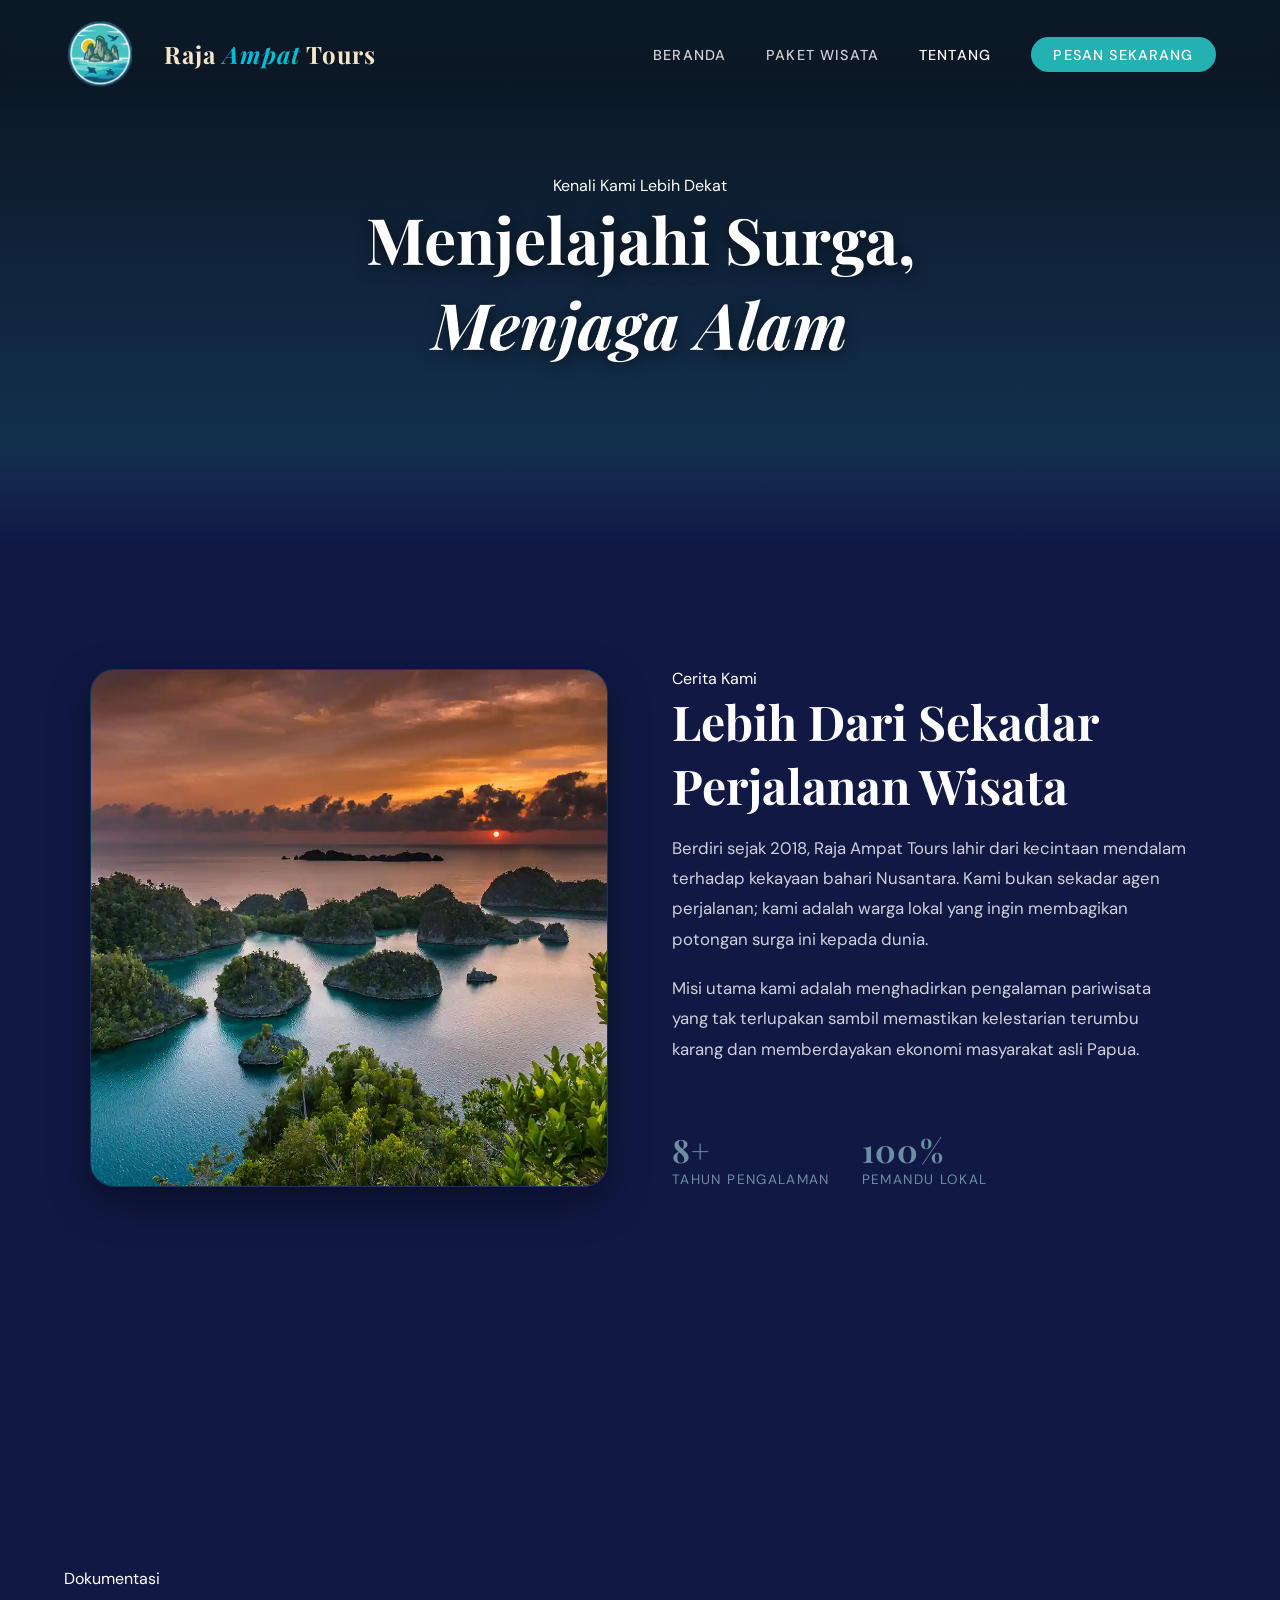
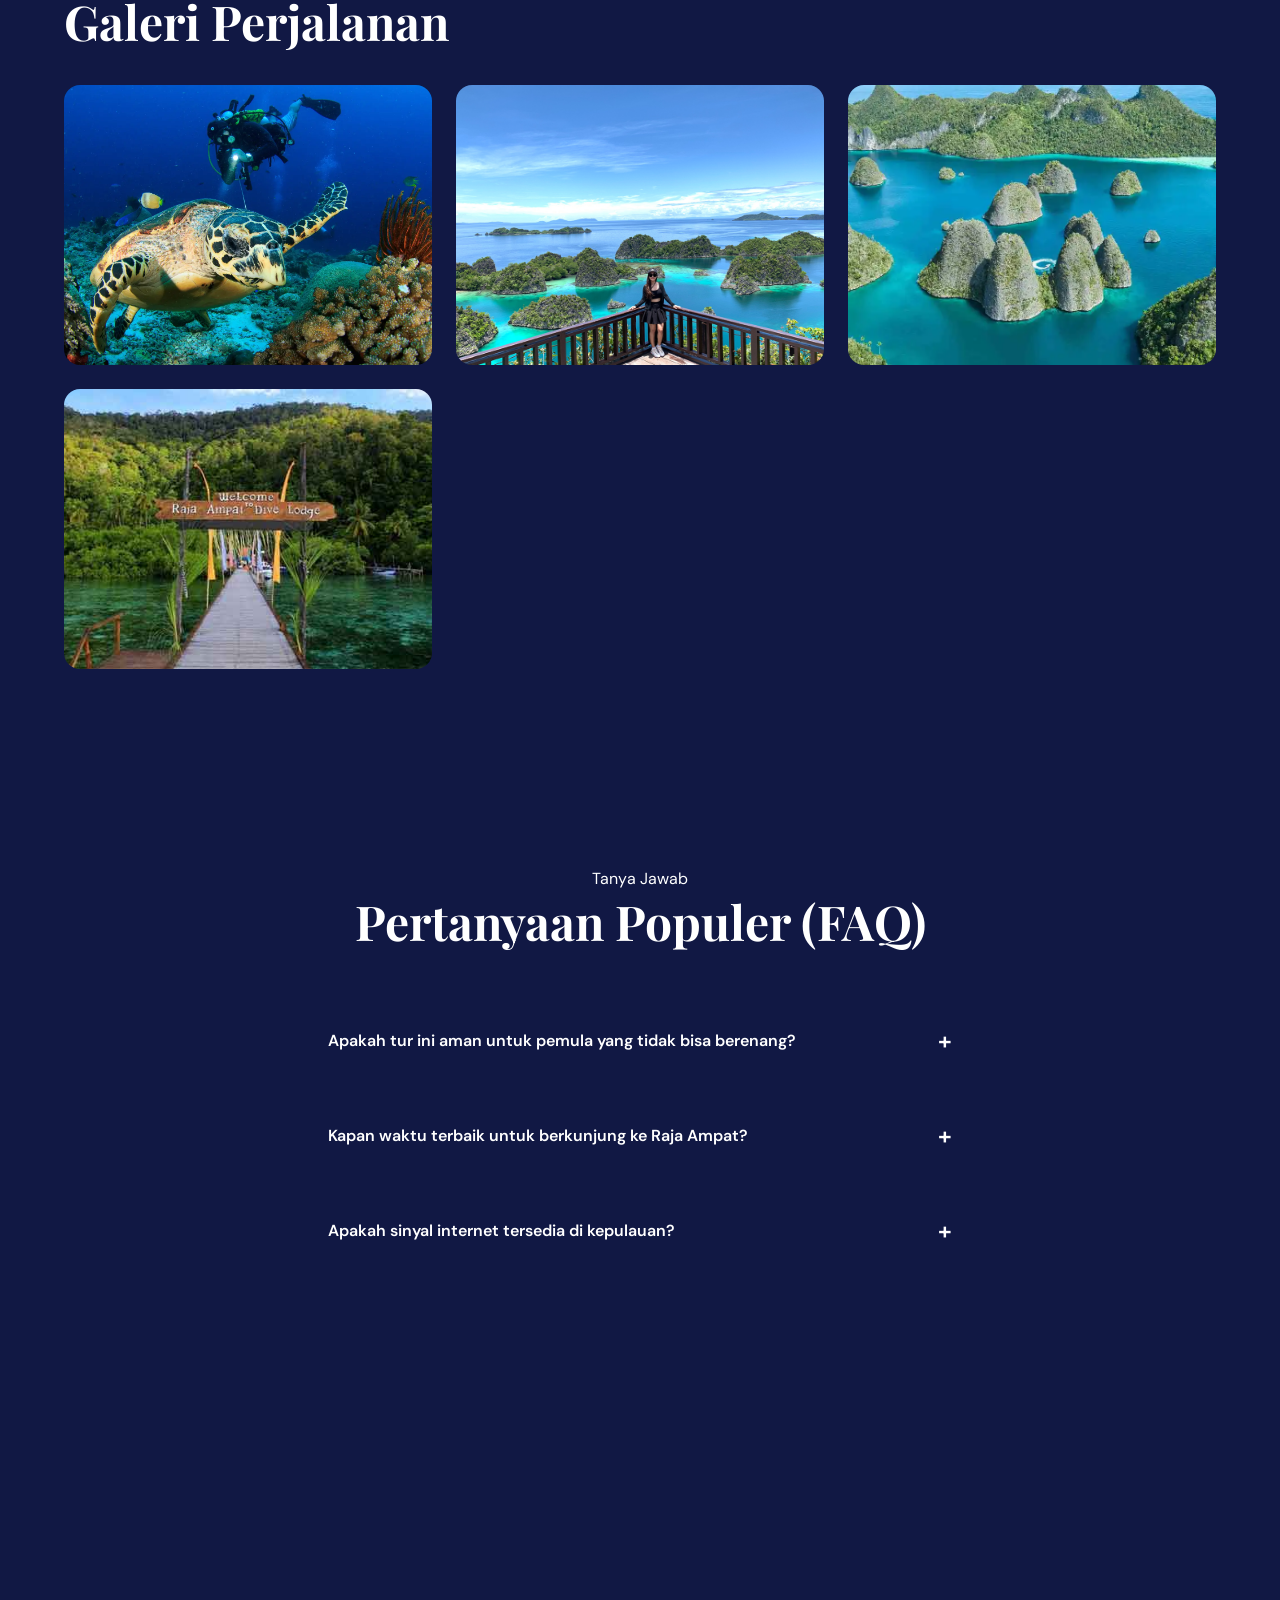
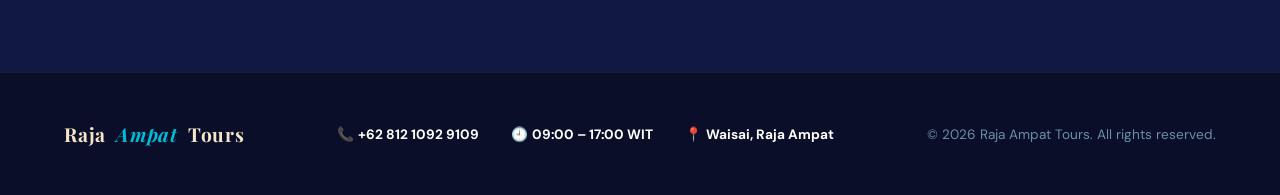
==== about.html @ 58aa81d8 "first commit" ====
<!DOCTYPE html>
<html lang="id">
<head>
  <meta charset="UTF-8">
  <meta name="viewport" content="width=device-width, initial-scale=1.0">
  <title>Raja Ampat - Tentang Kami</title>
  <link href="https://fonts.googleapis.com/css2?family=Playfair+Display:ital,wght@0,400;0,700;1,400&family=DM+Sans:wght@300;400;500&display=swap" rel="stylesheet">
  <link rel="stylesheet" href="style.css">
</head>
<body>

<nav>
  <div class="logo">
    <img src="logo.png" alt="Logo Raja Ampat" class="logo-icon">
    <div>Raja <span>Ampat</span> Tours</div>
  </div>
  <ul>
    <li><a href="index.html">Beranda</a></li>
    <li><a href="paket.html">Paket Wisata</a></li>
    <li><a href="about.html" style="color: var(--brand);">Tentang</a></li>
    <li><a href="pesan.html" class="nav-cta">Pesan Sekarang</a></li>
  </ul>
</nav>

<section id="about-hero">
  <div class="about-hero-bg"></div>
  <div class="about-hero-content">
    <div class="hero-tag">Kenali Kami Lebih Dekat</div>
    <h1>Menjelajahi Surga,<br><em>Menjaga Alam</em></h1>
  </div>
</section>

<section id="about-story">
  <div class="story-layout">
    <div class="story-img">
      <img src="pemandangan.jpg" alt="Pemandangan Raja Ampat">
    </div>
    <div class="story-text">
      <div class="section-tag">Cerita Kami</div>
      <div class="section-title">Lebih Dari Sekadar Perjalanan Wisata</div>
      <p>Berdiri sejak 2018, Raja Ampat Tours lahir dari kecintaan mendalam terhadap kekayaan bahari Nusantara. Kami bukan sekadar agen perjalanan; kami adalah warga lokal yang ingin membagikan potongan surga ini kepada dunia.</p>
      <p>Misi utama kami adalah menghadirkan pengalaman pariwisata yang tak terlupakan sambil memastikan kelestarian terumbu karang dan memberdayakan ekonomi masyarakat asli Papua.</p>
      <div class="story-stats">
        <div class="s-stat"><span>8+</span>Tahun Pengalaman</div>
        <div class="s-stat"><span>100%</span>Pemandu Lokal</div>
      </div>
    </div>
  </div>
</section>

<section id="about-gallery">
  <div class="section-tag">Dokumentasi</div>
  <div class="section-title">Galeri Perjalanan</div>
  <div class="gallery-grid">
    <div class="gal-item"><img src="galeri1.jpg" alt="Gallery"></div>
    <div class="gal-item"><img src="galeri2.jpg" alt="Gallery"></div>
    <div class="gal-item"><img src="galeri3.jpg" alt="Gallery"></div>
    <div class="gal-item"><img src="galeri4.jpg" alt="Gallery"></div>
  </div>
</section>

<section id="about-faq">
  <div class="section-tag" style="text-align: center;">Tanya Jawab</div>
  <div class="section-title" style="text-align: center;">Pertanyaan Populer (FAQ)</div>
  <div class="faq-container">
    
    <div class="faq-item">
      <div class="faq-question">Apakah tur ini aman untuk pemula yang tidak bisa berenang? <span class="faq-icon">+</span></div>
      <div class="faq-answer"><p>Sangat aman! Kami menyediakan *life jacket* berkualitas tinggi dan instruktur/guide kami akan selalu mendampingi peserta yang belum mahir berenang selama berada di air.</p></div>
    </div>
    
    <div class="faq-item">
      <div class="faq-question">Kapan waktu terbaik untuk berkunjung ke Raja Ampat? <span class="faq-icon">+</span></div>
      <div class="faq-answer"><p>Waktu terbaik adalah antara bulan Oktober hingga April, karena pada bulan-bulan tersebut kondisi ombak cenderung tenang dan jarak pandang di dalam air sangat jernih untuk *diving* atau *snorkeling*.</p></div>
    </div>

    <div class="faq-item">
      <div class="faq-question">Apakah sinyal internet tersedia di kepulauan? <span class="faq-icon">+</span></div>
      <div class="faq-answer"><p>Di Waisai (ibu kota) sinyal 4G cukup stabil. Namun saat kita *island hopping* ke pulau-pulau kecil seperti Wayag atau Piaynemo, sinyal sangat terbatas. Ini adalah waktu yang tepat untuk *digital detox*!</p></div>
    </div>

  </div>
</section>

<footer>
  <div class="logo">Raja <span>Ampat</span> Tours</div>
  <div class="contacts">
    <span>📞 <strong>+62 812 1092 9109</strong></span>
    <span>🕘 <strong>09:00 – 17:00 WIT</strong></span>
    <span>📍 <strong>Waisai, Raja Ampat</strong></span>
  </div>
  <p>© 2026 Raja Ampat Tours. All rights reserved.</p>
</footer>

<script src="script.js"></script>
</body>
</html>
---- style.css ----
:root {
  --ocean: #0a4f6e;
  --teal: #00897b;
  --sky: #00bcd4;
  --sand: #f5e6c8;
  --coral: #ff6b47;
  --white: #ffffff;
  --dark: #111844;
  --muted: #6b8fa3;
}

* { margin: 0; padding: 0; box-sizing: border-box; }

body {
  font-family: 'DM Sans', sans-serif;
  background: var(--dark);
  color: var(--white);
  overflow-x: hidden;
}

/* ── NAVBAR ── */
nav {
  position: fixed; top: 0; width: 100%; z-index: 100;
  display: flex; align-items: center; justify-content: space-between;
  padding: 1.2rem 4rem;
  background: linear-gradient(180deg, rgba(13,27,42,0.95) 0%, transparent 100%);
  backdrop-filter: blur(4px);
}

.logo {
  display: flex;
  align-items: center; 
  gap: 30px; 
  font-family: 'Playfair Display', serif;
  font-size: 1.5rem; 
  font-weight: 700; 
  letter-spacing: 0.04em;
  color: var(--sand);
}

.logo span { 
  color: var(--sky); 
  font-style: italic; 
}

/* Styling khusus untuk gambar logo */
.logo-icon {
  width: 70px; /* Silakan sesuaikan ukuran logo */
  height: 70px;
  object-fit: contain; /* Memastikan logo tidak gepeng */
}

nav ul { display: flex; gap: 2.5rem; list-style: none; }
nav ul a {
  color: rgba(255,255,255,0.8); text-decoration: none;
  font-size: 0.9rem; font-weight: 500; letter-spacing: 0.08em; text-transform: uppercase;
  transition: color 0.2s;
}
nav ul a:hover { color: var(--sky); }

.nav-cta {
  background: #24B1B1 !important; /* Warna background baru */
  color: white !important;
  padding: 0.55rem 1.4rem; 
  border-radius: 2rem;
  transition: background 0.2s; /* Menambahkan efek transisi biar halus */
}

.nav-cta:hover { 
  background: #1e9696 !important; /* Warna sedikit lebih gelap saat kursor diarahkan */
  color: white !important; 
}

/* ── HERO ── */
.hero {
  height: 100vh; position: relative;
  display: flex; align-items: center; justify-content: center;
  overflow: hidden;
}
.hero-bg {
  position: absolute; inset: 0;
  background: 
    linear-gradient(135deg, rgba(10,79,110,0.85) 0%, rgba(0,137,123,0.6) 50%, rgba(13,27,42,0.9) 100%),
    url('background.jpg') center/cover no-repeat;
}
.hero-bg::after {
  content: '';
  position: absolute; bottom: 0; left: 0; right: 0; height: 200px;
  background: linear-gradient(to top, var(--dark) 0%, transparent 100%);
}
.hero-content {
  position: relative; text-align: center; padding: 0 2rem;
  animation: fadeUp 1s ease both;
}

.hero h1 {
  font-family: 'Playfair Display', serif;
  font-size: clamp(3rem, 8vw, 6rem); line-height: 1.05;
  font-weight: 700;
  margin-bottom: 1.5rem;
}
.hero h1 em { color: var(--sky); font-style: italic; }
.hero p {
  font-size: 1.1rem; color: rgba(255,255,255,0.75);
  max-width: 540px; margin: 0 auto 2.5rem; line-height: 1.7;
}
.hero-btns { display: flex; gap: 1rem; justify-content: center; flex-wrap: wrap; }
.btn-primary {
  background: #24B1B1; 
  color: white;
  padding: 0.85rem 2.2rem; 
  border-radius: 3rem;
  text-decoration: none; 
  font-weight: 500; 
  letter-spacing: 0.04em;
  transition: transform 0.2s, box-shadow 0.2s, background 0.2s;
  box-shadow: 0 4px 20px rgba(36, 177, 177, 0.4); /* Efek bayangan disesuaikan dengan warna baru */
}

.btn-primary:hover { 
  transform: translateY(-2px); 
  box-shadow: 0 8px 30px rgba(36, 177, 177, 0.6); 
  background: #1e9696; /* Warna sedikit lebih gelap saat di-hover */
}

/* ── TOMBOL PESAN SEKARANG ── */
.btn-outline {
  background: #24B1B1; /* Diubah dari transparan menjadi solid */
  border: 1.5px solid #24B1B1; 
  color: white;
  padding: 0.85rem 2.2rem; 
  border-radius: 3rem;
  text-decoration: none; 
  font-weight: 500;
  letter-spacing: 0.04em;
  transition: transform 0.2s, box-shadow 0.2s, background 0.2s;
  box-shadow: 0 4px 20px rgba(36, 177, 177, 0.4);
}

.btn-outline:hover { 
  transform: translateY(-2px);
  box-shadow: 0 8px 30px rgba(36, 177, 177, 0.6);
  background: #1e9696;
  border-color: #1e9696;
}

/* Scroll indicator */
.scroll-hint {
  position: absolute; bottom: 2rem; left: 50%; transform: translateX(-50%);
  display: flex; flex-direction: column; align-items: center; gap: 0.5rem;
  color: rgba(255,255,255,0.4); font-size: 0.72rem; letter-spacing: 0.15em; text-transform: uppercase;
  animation: bob 2s ease-in-out infinite;
}
.scroll-hint::after {
  content: ''; width: 1px; height: 40px;
  background: linear-gradient(to bottom, rgba(255,255,255,0.4), transparent);
}

/* ── STATS BAR ── */
.stats-bar {
  background: rgba(255,255,255,0.04);
  border-top: 1px solid rgba(255,255,255,0.08);
  border-bottom: 1px solid rgba(255,255,255,0.08);
  padding: 2rem 4rem;
  display: flex; justify-content: center; gap: 5rem;
}
.stat { text-align: center; }
.stat-num {
  font-family: 'Playfair Display', serif;
  font-size: 2.2rem; font-weight: 700; color: var(--sky);
}
.stat-label { font-size: 0.8rem; color: var(--muted); letter-spacing: 0.1em; text-transform: uppercase; margin-top: 0.2rem; }

/* ── SECTION SHARED ── */
section { padding: 6rem 4rem; min-height: 100vh; }
.section-title {
  font-family: 'Playfair Display', serif;
  font-size: clamp(2rem, 4vw, 3rem); font-weight: 700; margin-bottom: 1rem;
}
.section-sub { color: var(--muted); max-width: 520px; line-height: 1.7; }

/* ── PACKAGES ── */
#paket { 
  background: var(--dark); 
  padding-top: 9rem; /* Mendorong seluruh konten di dalam section ini ke bawah */
}
.packages-header { display: flex; justify-content: space-between; align-items: flex-end; margin-bottom: 3rem; }
.packages-grid {
  display: grid; grid-template-columns: repeat(auto-fill, minmax(300px, 1fr)); gap: 1.5rem;
}
.pkg-card {
  background: rgba(255,255,255,0.04);
  border: 1px solid rgba(255,255,255,0.08);
  border-radius: 1.2rem; overflow: hidden;
  transition: transform 0.3s, border-color 0.3s;
}
.pkg-card:hover { transform: translateY(-6px); border-color: rgba(0,188,212,0.3); }
.pkg-img {
  height: 200px; position: relative; overflow: hidden;
  background: linear-gradient(135deg, var(--ocean), var(--teal));
  display: flex; align-items: center; justify-content: center;
}
.pkg-img-placeholder {
  width: 100%; height: 100%;
  background: linear-gradient(135deg, #0a4f6e 0%, #00897b 100%);
  display: flex; align-items: center; justify-content: center;
  font-size: 3rem;
}
.pkg-badge {
  position: absolute; top: 1rem; right: 1rem;
  background: var(--coral); color: white;
  font-size: 0.7rem; font-weight: 600; letter-spacing: 0.08em; text-transform: uppercase;
  padding: 0.3rem 0.8rem; border-radius: 2rem;
}
.pkg-body { padding: 1.5rem; }
.pkg-title { font-family: 'Playfair Display', serif; font-size: 1.2rem; margin-bottom: 0.5rem; }
.pkg-desc { color: var(--muted); font-size: 0.88rem; line-height: 1.6; margin-bottom: 1.2rem; }
.pkg-services {
  display: flex; gap: 0.5rem; flex-wrap: wrap; margin-bottom: 1.2rem;
}
.svc-tag {
  background: rgba(0,188,212,0.1); color: var(--sky);
  font-size: 0.72rem; padding: 0.25rem 0.65rem; border-radius: 2rem;
  border: 1px solid rgba(0,188,212,0.2);
}
.pkg-footer { display: flex; align-items: center; justify-content: space-between; }
.pkg-price .from { font-size: 0.72rem; color: var(--muted); }
.pkg-price .amount { font-family: 'Playfair Display', serif; font-size: 1.4rem; color: var(--sand); }
.pkg-price .per { font-size: 0.75rem; color: var(--muted); }
.btn-book {
  background: transparent; border: 1.5px solid var(--teal); color: var(--teal);
  padding: 0.5rem 1.2rem; border-radius: 2rem; cursor: pointer;
  font-size: 0.85rem; font-weight: 500;
  transition: background 0.2s, color 0.2s;
}
.btn-book:hover { background: var(--teal); color: white; }

/* ── VIDEO SECTION ── */
#video {
  background: linear-gradient(135deg, rgba(10,79,110,0.3), rgba(0,137,123,0.2));
  text-align: center; padding: 5rem 4rem;
}
.video-grid { display: grid; grid-template-columns: repeat(auto-fill, minmax(280px, 1fr)); gap: 1.2rem; margin-top: 3rem; }
.video-card {
  background: rgba(0,0,0,0.3); border: 1px solid rgba(255,255,255,0.08);
  border-radius: 1rem; overflow: hidden; cursor: pointer;
  transition: transform 0.2s;
}
.video-card:hover { transform: scale(1.02); }
.video-thumb {
  height: 160px;
  background: linear-gradient(135deg, #063a52, #00695c);
  display: flex; align-items: center; justify-content: center;
  position: relative;
}
.play-btn {
  width: 52px; height: 52px; border-radius: 50%;
  background: rgba(255,255,255,0.2); backdrop-filter: blur(4px);
  border: 2px solid rgba(255,255,255,0.6);
  display: flex; align-items: center; justify-content: center;
  font-size: 1.2rem; color: white;
}
.video-info { padding: 1rem; text-align: left; }
.video-info h4 { font-size: 0.95rem; margin-bottom: 0.3rem; }
.video-info span { font-size: 0.78rem; color: var(--muted); }

/* ── PEMESANAN ── */
#pesan { 
  background: var(--dark); 
  padding-top: 9rem;
}
.form-layout {
  display: grid; grid-template-columns: 1fr 1fr; gap: 4rem; margin-top: 3rem;
  max-width: 1000px;
}
.form-group { margin-bottom: 1.4rem; }
label {
  display: block; font-size: 0.8rem; letter-spacing: 0.1em; text-transform: uppercase;
  color: var(--muted); margin-bottom: 0.5rem;
}
input[type="text"], input[type="tel"], input[type="date"], input[type="number"], select {
  width: 100%; padding: 0.85rem 1.1rem;
  background: rgba(255,255,255,0.05);
  border: 1px solid rgba(255,255,255,0.12);
  border-radius: 0.6rem; color: white; font-size: 0.95rem;
  font-family: 'DM Sans', sans-serif;
  outline: none; transition: border-color 0.2s;
}
input:focus, select:focus { border-color: var(--sky); }

.services-group label.check-label {
  display: flex; align-items: center; gap: 0.75rem;
  text-transform: none; letter-spacing: 0;
  font-size: 0.95rem; color: var(--white); cursor: pointer;
  padding: 0.75rem 1rem; margin-bottom: 0.5rem;
  background: rgba(255,255,255,0.03);
  border: 1px solid rgba(255,255,255,0.08);
  border-radius: 0.6rem;
  transition: background 0.2s, border-color 0.2s;
}
.services-group label.check-label:hover { background: rgba(0,188,212,0.08); border-color: rgba(0,188,212,0.2); }
.services-group input[type="checkbox"] { width: 18px; height: 18px; accent-color: var(--sky); flex-shrink: 0; }
.svc-price { margin-left: auto; color: var(--muted); font-size: 0.85rem; }

.total-box {
  background: rgba(0,188,212,0.08); border: 1px solid rgba(0,188,212,0.2);
  border-radius: 0.8rem; padding: 1.2rem 1.4rem;
  margin-bottom: 1.4rem;
}
.total-row { display: flex; justify-content: space-between; margin-bottom: 0.5rem; font-size: 0.9rem; color: var(--muted); }
.total-row.main { color: white; font-weight: 500; font-size: 1rem; border-top: 1px solid rgba(255,255,255,0.1); padding-top: 0.75rem; margin-top: 0.5rem; }
.total-amount { font-family: 'Playfair Display', serif; font-size: 1.3rem; color: var(--sky); }

.form-btns { display: flex; gap: 1rem; margin-top: 0.5rem; }
.btn-reset {
  flex: 1; padding: 0.9rem; border: 1.5px solid rgba(255,255,255,0.15);
  background: transparent; color: var(--muted); border-radius: 0.6rem;
  cursor: pointer; font-size: 0.95rem; transition: border-color 0.2s;
}
.btn-reset:hover { border-color: var(--coral); color: var(--coral); }
.btn-submit {
  flex: 2; padding: 0.9rem; background: var(--coral);
  border: none; color: white; border-radius: 0.6rem;
  cursor: pointer; font-size: 0.95rem; font-weight: 600;
  box-shadow: 0 4px 20px rgba(255,107,71,0.3);
  transition: transform 0.2s;
}
.btn-submit:hover { transform: translateY(-1px); }

/* ── REVIEW MODAL ── */
.modal-overlay {
  display: none; position: fixed; inset: 0; z-index: 200;
  background: rgba(0,0,0,0.7); backdrop-filter: blur(6px);
  align-items: center; justify-content: center;
}
.modal-overlay.show { display: flex; }
.modal {
  background: #0d1b2a; border: 1px solid rgba(0,188,212,0.3);
  border-radius: 1.2rem; padding: 2.5rem; max-width: 480px; width: 90%;
  animation: fadeUp 0.3s ease;
}
.modal h3 {
  font-family: 'Playfair Display', serif; font-size: 1.4rem;
  text-align: center; margin-bottom: 1.5rem; color: var(--sky);
}
.resume-row { display: flex; justify-content: space-between; padding: 0.6rem 0; border-bottom: 1px solid rgba(255,255,255,0.06); font-size: 0.92rem; }
.resume-row:last-of-type { border: none; }
.resume-label { color: var(--muted); }
.resume-val { color: white; font-weight: 500; text-align: right; max-width: 55%; }
.modal-total {
  background: rgba(0,188,212,0.08); border: 1px solid rgba(0,188,212,0.2);
  border-radius: 0.6rem; padding: 1rem; margin: 1.2rem 0;
  text-align: center;
}
.modal-total .label { font-size: 0.78rem; color: var(--muted); text-transform: uppercase; letter-spacing: 0.1em; }
.modal-total .val { font-family: 'Playfair Display', serif; font-size: 2rem; color: var(--sky); }
.modal-btns { display: flex; gap: 1rem; margin-top: 1.5rem; }
.btn-no { flex: 1; padding: 0.75rem; background: rgba(255,255,255,0.06); border: 1px solid rgba(255,255,255,0.12); color: var(--muted); border-radius: 0.6rem; cursor: pointer; }
.btn-yes { flex: 1; padding: 0.75rem; background: var(--teal); border: none; color: white; border-radius: 0.6rem; cursor: pointer; font-weight: 600; }

/* ── FOOTER ── */
footer {
  background: rgba(0,0,0,0.4); border-top: 1px solid rgba(255,255,255,0.06);
  padding: 3rem 4rem;
  display: flex; justify-content: space-between; align-items: center; flex-wrap: wrap; gap: 1rem;
}
footer .logo { 
    font-size: 1.2rem;
    gap: 10px;
}
footer p { color: var(--muted); font-size: 0.85rem; }
footer .contacts { display: flex; gap: 2rem; }
footer .contacts span { color: var(--muted); font-size: 0.85rem; }
footer .contacts span strong { color: var(--white); }

/* ── ANIMATIONS ── */
@keyframes fadeUp {
  from { opacity: 0; transform: translateY(24px); }
  to   { opacity: 1; transform: translateY(0); }
}
@keyframes bob {
  0%, 100% { transform: translateX(-50%) translateY(0); }
  50%       { transform: translateX(-50%) translateY(6px); }
}

/* ── KEUNGGULAN / WHY CHOOSE US (IMAGE BACKGROUND) ── */
#keunggulan { 
  background: var(--dark); 
  text-align: center; 
}

#keunggulan .section-sub { 
  margin: 0 auto 3rem auto;
}

.features-grid {
  display: grid; 
  grid-template-columns: repeat(auto-fit, minmax(280px, 1fr)); 
  gap: 2rem;
}

.feature-card {
  position: relative;
  border-radius: 1.2rem;
  overflow: hidden;
  min-height: 380px; /* Membuat card cukup tinggi untuk menampilkan gambar */
  display: flex;
  align-items: flex-end; /* Mendorong teks ke bagian bawah card */
  transition: transform 0.3s, box-shadow 0.3s;
  box-shadow: 0 4px 15px rgba(0,0,0,0.3);
}

.feature-card:hover {
  transform: translateY(-8px);
  box-shadow: 0 12px 30px rgba(36, 177, 177, 0.4); /* Efek bayangan dengan warna #24B1B1 */
}

/* Gambar Background + Efek Gradasi Gelap (Overlay) */
.bg-guide {
  background: 
    linear-gradient(to top, rgba(13, 27, 42, 0.95) 0%, rgba(13, 27, 42, 0.1) 70%),
    url('guide.jpeg') center/cover no-repeat;
}

.bg-facility {
  background: 
    linear-gradient(to top, rgba(13, 27, 42, 0.95) 0%, rgba(13, 27, 42, 0.1) 70%),
    url('fasilitas.jpeg') center/cover no-repeat;
}

.bg-eco {
  background: 
    linear-gradient(to top, rgba(13, 27, 42, 0.95) 0%, rgba(13, 27, 42, 0.1) 70%),
    url('environment.jpg.jpeg') center/cover no-repeat;
}

/* Styling Konten di dalam Card */
.feature-content {
  padding: 2rem;
  text-align: left; /* Teks dirata-kiri agar terlihat lebih rapi di atas gambar */
  width: 100%;
}

.feature-card h3 {
  font-family: 'Playfair Display', serif; 
  font-size: 1.3rem; 
  margin-bottom: 0.5rem; 
  color: var(--white);
}

.feature-card p {
  color: rgba(255, 255, 255, 0.8); 
  font-size: 0.9rem; 
  line-height: 1.6;
}

/* ── YOUTUBE HIGHLIGHT (REFINED UI) ── */
#video-highlight { 
  background: rgba(255,255,255,0.04);
  text-align: center; 
  border-top: 1px solid var(--border); 
  border-bottom: 1px solid var(--border); /* Menegaskan pembatas section */
  position: relative;
  border-top: 1px solid rgba(255,255,255,0.08);
  border-bottom: 1px solid rgba(255,255,255,0.08);
}

.stats-bar {
  background: rgba(255,255,255,0.04);
  border-top: 1px solid rgba(255,255,255,0.08);
  border-bottom: 1px solid rgba(255,255,255,0.08);
  padding: 2rem 4rem;
  display: flex; justify-content: center; gap: 5rem;
}

#video-highlight .section-sub { 
  margin: 0 auto 3rem auto; 
}

/* Membungkus video agar tetap di tengah dan tidak terlalu melebar di layar besar */
.yt-wrapper { 
  max-width: 800px; 
  width: 100%; 
  margin: 0 auto; 
  position: relative;
  z-index: 2;
}

/* Container videonya dibuat lebih modern */
.yt-container {
  position: relative; 
  width: 100%; 
  border-radius: 1.2rem; /* Sudut membulat modern */
  overflow: hidden;
  aspect-ratio: 16 / 9; /* Menjaga proporsi video tetap sempurna */
  background: #000; /* Background hitam selagi video loading */
  border: 1px solid rgba(36, 177, 177, 0.3); 
  /* Memberikan efek bayangan dan glow warna #24B1B1 */
  box-shadow: 0 15px 40px rgba(0, 0, 0, 0.5), 0 0 20px rgba(36, 177, 177, 0.1); 
  transition: all 0.4s ease;
}

/* Efek saat kursor diarahkan ke video */
.yt-container:hover { 
  border-color: var(--brand); 
  transform: translateY(-8px); 
  box-shadow: 0 20px 50px rgba(0, 0, 0, 0.6), 0 0 40px rgba(36, 177, 177, 0.25); 
}

/* Reset bawaan iframe agar benar-benar bersih */
.yt-container iframe { 
  position: absolute; 
  top: 0; 
  left: 0; 
  width: 100%; 
  height: 100%;
  border: none; /* Wajib: Menghilangkan border jelek dari iframe */
  display: block; 
}

.btn-center { 
  margin-top: 3.5rem; 
  text-align: center; 
}

/* ── PAKET WISATA WIDE CARDS (PAKET.HTML) ── */
.packages-list {
  display: flex;
  flex-direction: column;
  gap: 2.5rem;
  max-width: 100%;
  margin: 0 auto;
}

.pkg-card-wide {
  position: relative;
  border-radius: 1.2rem;
  overflow: hidden;
  min-height: 300px;
  display: flex;
  justify-content: space-between;
  align-items: center;
  padding: 3rem;
  box-shadow: 0 10px 30px rgba(0,0,0,0.4);
  border: 1px solid var(--border);
  transition: transform 0.3s ease, border-color 0.3s;
}

.pkg-card-wide:hover {
  transform: translateY(-6px);
  border-color: var(--brand);
}

/* Background dengan Gradasi Kiri ke Kanan */
.bg-penginapan {
  background: 
    linear-gradient(to right, rgba(10, 17, 24, 0.95) 0%, rgba(10, 17, 24, 0.8) 45%, rgba(10, 17, 24, 0.1) 100%), 
    url('https://images.unsplash.com/photo-1499793983690-e29da59ef1c2?w=1200&q=80') center/cover no-repeat;
}

.bg-transportasi {
  background: 
    linear-gradient(to right, rgba(10, 17, 24, 0.95) 0%, rgba(10, 17, 24, 0.8) 45%, rgba(10, 17, 24, 0.1) 100%), 
    url('https://images.unsplash.com/photo-1544551763-46a013bb70d5?w=1200&q=80') center/cover no-repeat;
}

.bg-makanan {
  background: 
    linear-gradient(to right, rgba(10, 17, 24, 0.95) 0%, rgba(10, 17, 24, 0.8) 45%, rgba(10, 17, 24, 0.1) 100%), 
    url('https://images.unsplash.com/photo-1504674900247-0877df9cc836?w=1200&q=80') center/cover no-repeat;
}

/* Tata Letak Konten Kiri & Kanan */
.pkg-left {
  max-width: 500px;
  position: relative;
  z-index: 2;
}

.pkg-right {
  position: relative;
  z-index: 2;
  background: rgba(10, 17, 24, 0.65); /* Efek kaca gelap */
  padding: 1.5rem;
  border-radius: 1rem;
  text-align: right;
  backdrop-filter: blur(8px);
  border: 1px solid rgba(255,255,255,0.1);
  display: flex;
  flex-direction: column;
  align-items: flex-end;
  gap: 1rem;
}

/* Tipografi Card Wide */
.pkg-card-wide .pkg-title {
  font-family: 'Playfair Display', serif;
  font-size: 2rem;
  color: var(--white);
  margin-bottom: 0.8rem;
}

.pkg-card-wide .pkg-desc {
  color: rgba(255,255,255,0.85);
  font-size: 1rem;
  margin-bottom: 1.5rem;
  line-height: 1.7;
}

/* ── RESPONSIVE HP UNTUK CARD WIDE ── */
@media (max-width: 800px) {
  .pkg-card-wide {
    flex-direction: column;
    align-items: flex-start;
    padding: 2rem;
  }
  
  /* Mengubah arah gradasi gelap dari bawah ke atas saat di HP */
  .bg-penginapan { background: linear-gradient(to top, rgba(10, 17, 24, 0.95) 10%, rgba(10, 17, 24, 0.4) 100%), url('https://images.unsplash.com/photo-1499793983690-e29da59ef1c2?w=800&q=80') center/cover no-repeat; }
  .bg-transportasi { background: linear-gradient(to top, rgba(10, 17, 24, 0.95) 10%, rgba(10, 17, 24, 0.4) 100%), url('https://images.unsplash.com/photo-1544551763-46a013bb70d5?w=800&q=80') center/cover no-repeat; }
  .bg-makanan { background: linear-gradient(to top, rgba(10, 17, 24, 0.95) 10%, rgba(10, 17, 24, 0.4) 100%), url('https://images.unsplash.com/photo-1504674900247-0877df9cc836?w=800&q=80') center/cover no-repeat; }

  .pkg-left { margin-bottom: 2rem; }
  .pkg-right {
    width: 100%;
    text-align: left;
    align-items: flex-start;
  }
}

/* =========================================
   HALAMAN TENTANG KAMI (ABOUT)
========================================= */

/* Hero About */
#about-hero {
  height: 60vh;
  min-height: 400px;
  position: relative;
  display: flex;
  align-items: center;
  justify-content: center;
  margin-bottom: 2rem;
}
.about-hero-bg {
  position: absolute; inset: 0;
  background: linear-gradient(to bottom, rgba(10,17,24,0.9) 0%, rgba(36,177,177,0.2) 100%),
              url('https://images.unsplash.com/photo-1544483648-5c4e9768652d?w=1600&q=80') center/cover;
}
.about-hero-bg::after {
  content: ''; position: absolute; bottom: 0; left: 0; right: 0; height: 100px;
  background: linear-gradient(to top, var(--dark) 0%, transparent 100%);
}
.about-hero-content {
  position: relative; z-index: 2; text-align: center;
}
.about-hero-content h1 {
  font-family: 'Playfair Display', serif; font-size: clamp(2.5rem, 5vw, 4rem);
  text-shadow: 0 4px 15px rgba(0,0,0,0.6);
}

/* Visi Misi (Story) */
.story-layout {
  display: grid; grid-template-columns: 1fr 1fr; gap: 4rem; align-items: center; max-width: 1100px; margin: 0 auto;
}
.story-img {
  width: 100%; border-radius: 1.5rem; overflow: hidden;
  box-shadow: 0 15px 40px rgba(0,0,0,0.4);
  border: 1px solid rgba(36, 177, 177, 0.2);
}
.story-img img { width: 100%; height: auto; display: block; }
.story-text p { color: rgba(255,255,255,0.8); margin-bottom: 1.2rem; font-size: 1.05rem; line-height: 1.8; }
.story-stats { display: flex; gap: 2rem; margin-top: 2rem; padding-top: 2rem; border-top: 1px solid var(--border); }
.s-stat span { display: block; font-family: 'Playfair Display', serif; font-size: 2rem; color: var(--brand); font-weight: 700; }
.s-stat { font-size: 0.85rem; color: var(--muted); text-transform: uppercase; letter-spacing: 0.1em; }

/* Team Grid */
#about-team { background: var(--dark-surface); border-top: 1px solid var(--border); border-bottom: 1px solid var(--border); }
.team-grid { display: grid; grid-template-columns: repeat(auto-fit, minmax(250px, 1fr)); gap: 2.5rem; max-width: 1000px; margin: 3rem auto 0; }
.team-card { text-align: center; }
.team-card img { width: 180px; height: 180px; border-radius: 50%; object-fit: cover; margin-bottom: 1.2rem; border: 3px solid var(--brand); padding: 5px; transition: transform 0.3s; }
.team-card:hover img { transform: scale(1.05); border-color: white; }
.team-card h4 { font-family: 'Playfair Display', serif; font-size: 1.4rem; color: white; margin-bottom: 0.3rem; }
.team-card span { color: var(--brand); font-size: 0.9rem; font-weight: 500; }

/* Galeri */
.gallery-grid { display: grid; grid-template-columns: repeat(auto-fit, minmax(280px, 1fr)); gap: 1.5rem; margin-top: 2rem; }
.gal-item { height: 280px; border-radius: 1rem; overflow: hidden; }
.gal-item img { width: 100%; height: 100%; object-fit: cover; transition: transform 0.4s; }
.gal-item:hover img { transform: scale(1.1); }

/* FAQ Accordion */
#about-faq { max-width: 800px; margin: 0 auto; }
.faq-container { margin-top: 3rem; }
.faq-item { background: var(--dark-surface); border: 1px solid var(--border); border-radius: 1rem; margin-bottom: 1rem; overflow: hidden; transition: border-color 0.3s; }
.faq-item.active { border-color: var(--brand); }
.faq-question { padding: 1.5rem; font-weight: 600; cursor: pointer; display: flex; justify-content: space-between; align-items: center; color: white; }
.faq-icon { color: var(--brand); font-size: 1.5rem; transition: transform 0.3s; }
.faq-item.active .faq-icon { transform: rotate(45deg); }
.faq-answer { max-height: 0; padding: 0 1.5rem; opacity: 0; transition: all 0.3s ease; color: var(--muted); line-height: 1.7; }
.faq-item.active .faq-answer { max-height: 200px; padding-bottom: 1.5rem; opacity: 1; }

/* Responsive untuk About Page */
@media (max-width: 900px) {
  .story-layout { grid-template-columns: 1fr; gap: 3rem; text-align: center; }
  .story-stats { justify-content: center; }
}
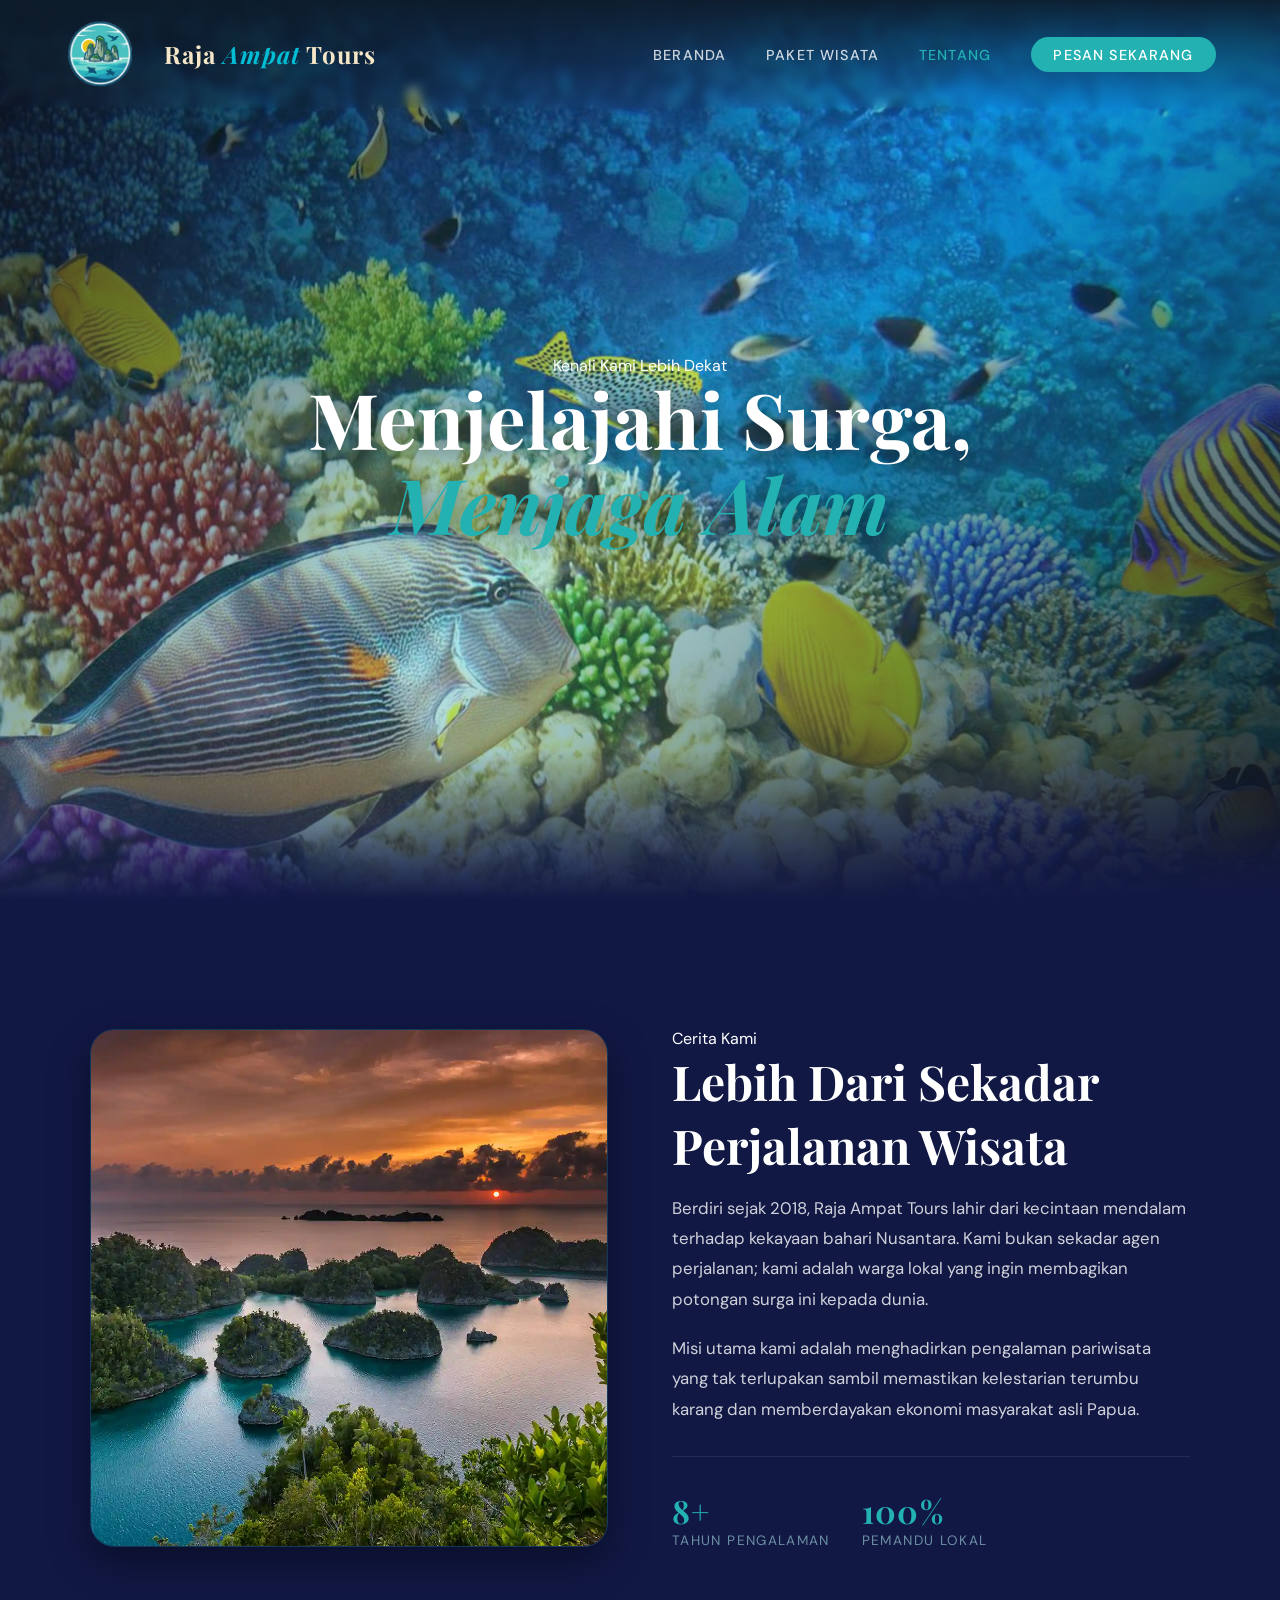
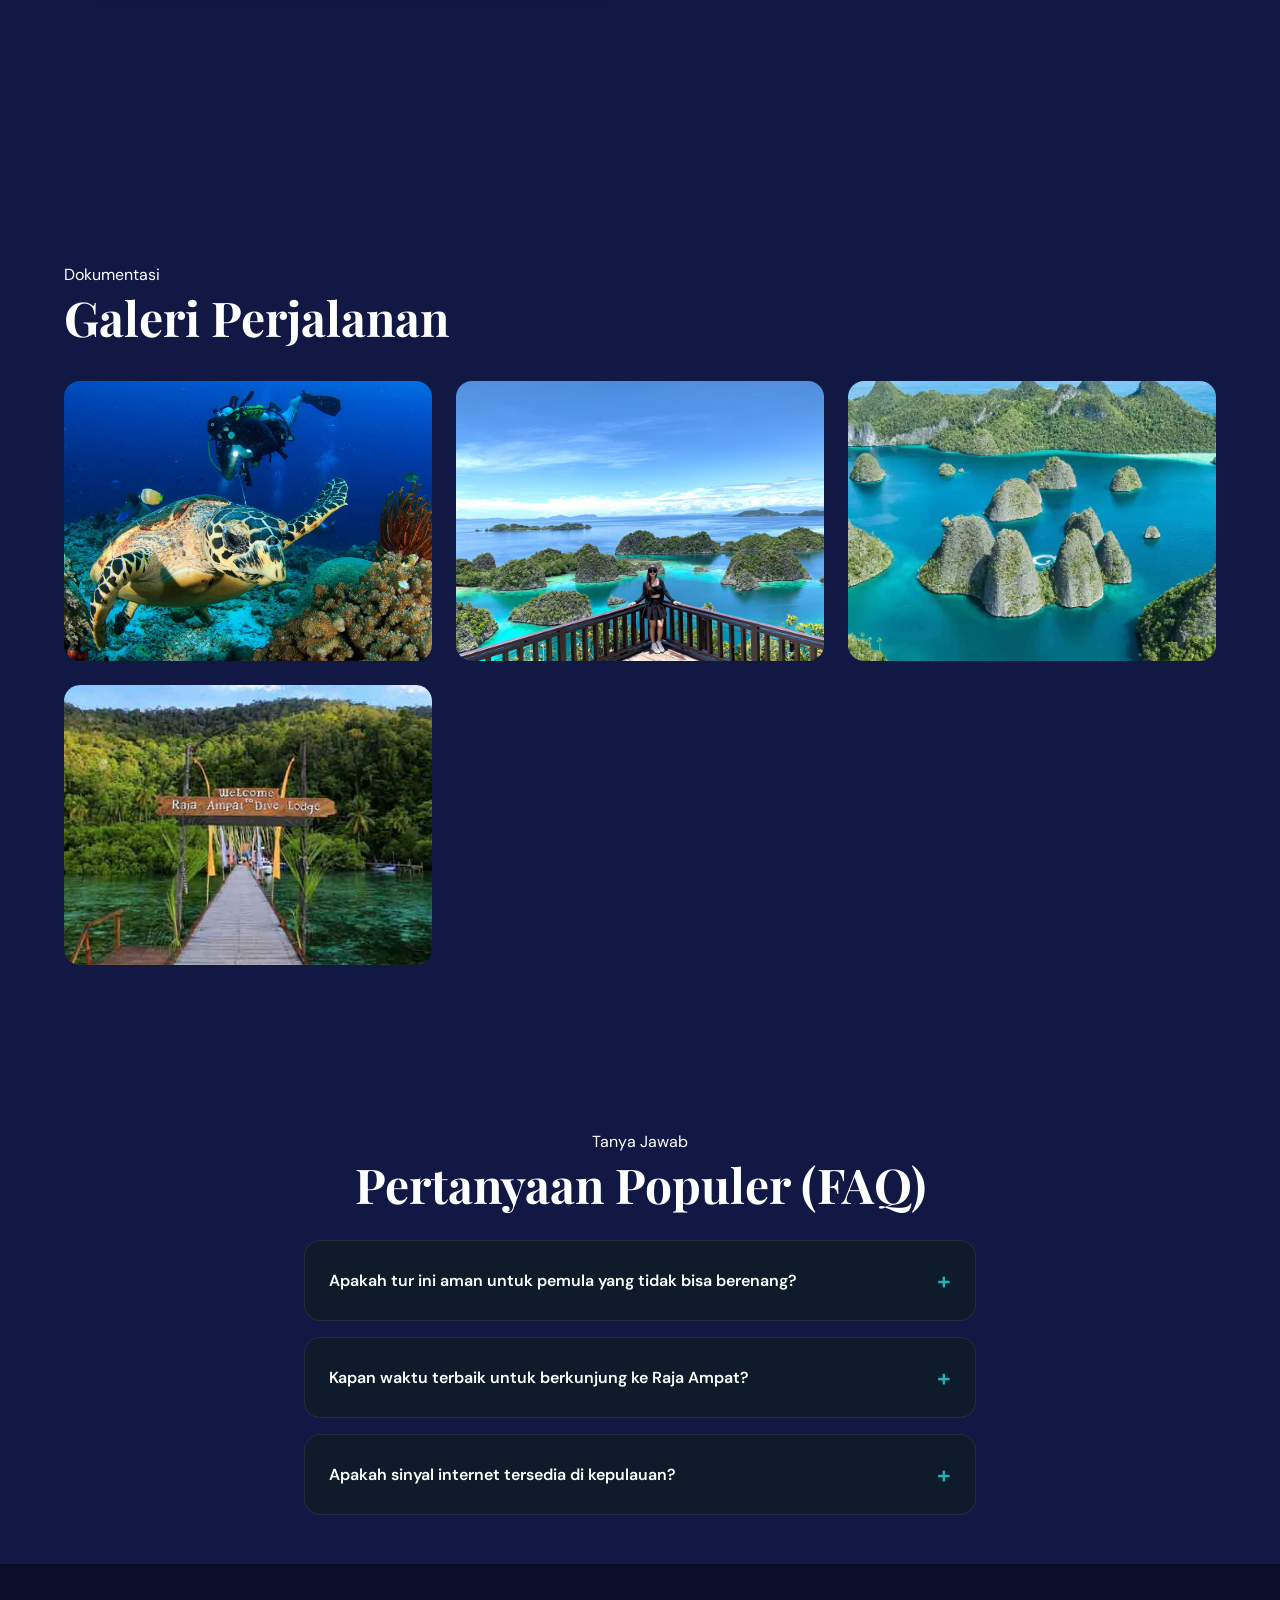
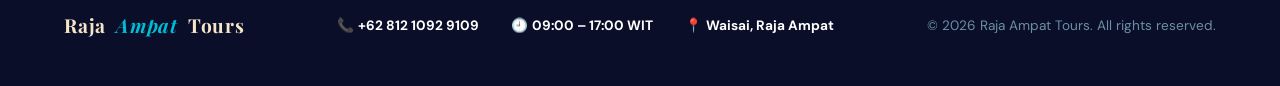
==== commit 2e2de156: "ngerapiin struktur file" ====
--- a/about.html
+++ b/about.html
@@ -63,22 +63,18 @@
   <div class="section-tag" style="text-align: center;">Tanya Jawab</div>
   <div class="section-title" style="text-align: center;">Pertanyaan Populer (FAQ)</div>
   <div class="faq-container">
-    
     <div class="faq-item">
       <div class="faq-question">Apakah tur ini aman untuk pemula yang tidak bisa berenang? <span class="faq-icon">+</span></div>
       <div class="faq-answer"><p>Sangat aman! Kami menyediakan *life jacket* berkualitas tinggi dan instruktur/guide kami akan selalu mendampingi peserta yang belum mahir berenang selama berada di air.</p></div>
     </div>
-    
     <div class="faq-item">
       <div class="faq-question">Kapan waktu terbaik untuk berkunjung ke Raja Ampat? <span class="faq-icon">+</span></div>
       <div class="faq-answer"><p>Waktu terbaik adalah antara bulan Oktober hingga April, karena pada bulan-bulan tersebut kondisi ombak cenderung tenang dan jarak pandang di dalam air sangat jernih untuk *diving* atau *snorkeling*.</p></div>
     </div>
-
     <div class="faq-item">
       <div class="faq-question">Apakah sinyal internet tersedia di kepulauan? <span class="faq-icon">+</span></div>
       <div class="faq-answer"><p>Di Waisai (ibu kota) sinyal 4G cukup stabil. Namun saat kita *island hopping* ke pulau-pulau kecil seperti Wayag atau Piaynemo, sinyal sangat terbatas. Ini adalah waktu yang tepat untuk *digital detox*!</p></div>
     </div>
-
   </div>
 </section>
 
--- a/style.css
+++ b/style.css
@@ -7,18 +7,17 @@
   --white: #ffffff;
   --dark: #111844;
   --muted: #6b8fa3;
-}
-
+  --border: rgba(255, 255, 255, 0.08);
+  --brand: #24B1B1;
+  --dark-surface: #0d1b2a;
+}
 * { margin: 0; padding: 0; box-sizing: border-box; }
-
 body {
   font-family: 'DM Sans', sans-serif;
   background: var(--dark);
   color: var(--white);
   overflow-x: hidden;
 }
-
-/* ── NAVBAR ── */
 nav {
   position: fixed; top: 0; width: 100%; z-index: 100;
   display: flex; align-items: center; justify-content: space-between;
@@ -26,7 +25,6 @@
   background: linear-gradient(180deg, rgba(13,27,42,0.95) 0%, transparent 100%);
   backdrop-filter: blur(4px);
 }
-
 .logo {
   display: flex;
   align-items: center; 
@@ -37,19 +35,15 @@
   letter-spacing: 0.04em;
   color: var(--sand);
 }
-
 .logo span { 
   color: var(--sky); 
   font-style: italic; 
 }
-
-/* Styling khusus untuk gambar logo */
 .logo-icon {
-  width: 70px; /* Silakan sesuaikan ukuran logo */
+  width: 70px;
   height: 70px;
-  object-fit: contain; /* Memastikan logo tidak gepeng */
-}
-
+  object-fit: contain;
+}
 nav ul { display: flex; gap: 2.5rem; list-style: none; }
 nav ul a {
   color: rgba(255,255,255,0.8); text-decoration: none;
@@ -57,21 +51,17 @@
   transition: color 0.2s;
 }
 nav ul a:hover { color: var(--sky); }
-
 .nav-cta {
-  background: #24B1B1 !important; /* Warna background baru */
+  background: var(--brand) !important;
   color: white !important;
   padding: 0.55rem 1.4rem; 
   border-radius: 2rem;
-  transition: background 0.2s; /* Menambahkan efek transisi biar halus */
-}
-
+  transition: background 0.2s;
+}
 .nav-cta:hover { 
-  background: #1e9696 !important; /* Warna sedikit lebih gelap saat kursor diarahkan */
+  background: #1e9696 !important;
   color: white !important; 
 }
-
-/* ── HERO ── */
 .hero {
   height: 100vh; position: relative;
   display: flex; align-items: center; justify-content: center;
@@ -92,7 +82,6 @@
   position: relative; text-align: center; padding: 0 2rem;
   animation: fadeUp 1s ease both;
 }
-
 .hero h1 {
   font-family: 'Playfair Display', serif;
   font-size: clamp(3rem, 8vw, 6rem); line-height: 1.05;
@@ -106,7 +95,7 @@
 }
 .hero-btns { display: flex; gap: 1rem; justify-content: center; flex-wrap: wrap; }
 .btn-primary {
-  background: #24B1B1; 
+  background: var(--brand); 
   color: white;
   padding: 0.85rem 2.2rem; 
   border-radius: 3rem;
@@ -114,19 +103,16 @@
   font-weight: 500; 
   letter-spacing: 0.04em;
   transition: transform 0.2s, box-shadow 0.2s, background 0.2s;
-  box-shadow: 0 4px 20px rgba(36, 177, 177, 0.4); /* Efek bayangan disesuaikan dengan warna baru */
-}
-
+  box-shadow: 0 4px 20px rgba(36, 177, 177, 0.4);
+}
 .btn-primary:hover { 
   transform: translateY(-2px); 
   box-shadow: 0 8px 30px rgba(36, 177, 177, 0.6); 
-  background: #1e9696; /* Warna sedikit lebih gelap saat di-hover */
-}
-
-/* ── TOMBOL PESAN SEKARANG ── */
+  background: #1e9696;
+}
 .btn-outline {
-  background: #24B1B1; /* Diubah dari transparan menjadi solid */
-  border: 1.5px solid #24B1B1; 
+  background: var(--brand);
+  border: 1.5px solid var(--brand); 
   color: white;
   padding: 0.85rem 2.2rem; 
   border-radius: 3rem;
@@ -136,15 +122,12 @@
   transition: transform 0.2s, box-shadow 0.2s, background 0.2s;
   box-shadow: 0 4px 20px rgba(36, 177, 177, 0.4);
 }
-
 .btn-outline:hover { 
   transform: translateY(-2px);
   box-shadow: 0 8px 30px rgba(36, 177, 177, 0.6);
   background: #1e9696;
   border-color: #1e9696;
 }
-
-/* Scroll indicator */
 .scroll-hint {
   position: absolute; bottom: 2rem; left: 50%; transform: translateX(-50%);
   display: flex; flex-direction: column; align-items: center; gap: 0.5rem;
@@ -155,12 +138,10 @@
   content: ''; width: 1px; height: 40px;
   background: linear-gradient(to bottom, rgba(255,255,255,0.4), transparent);
 }
-
-/* ── STATS BAR ── */
 .stats-bar {
   background: rgba(255,255,255,0.04);
-  border-top: 1px solid rgba(255,255,255,0.08);
-  border-bottom: 1px solid rgba(255,255,255,0.08);
+  border-top: 1px solid var(--border);
+  border-bottom: 1px solid var(--border);
   padding: 2rem 4rem;
   display: flex; justify-content: center; gap: 5rem;
 }
@@ -170,19 +151,15 @@
   font-size: 2.2rem; font-weight: 700; color: var(--sky);
 }
 .stat-label { font-size: 0.8rem; color: var(--muted); letter-spacing: 0.1em; text-transform: uppercase; margin-top: 0.2rem; }
-
-/* ── SECTION SHARED ── */
 section { padding: 6rem 4rem; min-height: 100vh; }
 .section-title {
   font-family: 'Playfair Display', serif;
   font-size: clamp(2rem, 4vw, 3rem); font-weight: 700; margin-bottom: 1rem;
 }
 .section-sub { color: var(--muted); max-width: 520px; line-height: 1.7; }
-
-/* ── PACKAGES ── */
 #paket { 
   background: var(--dark); 
-  padding-top: 9rem; /* Mendorong seluruh konten di dalam section ini ke bawah */
+  padding-top: 9rem;
 }
 .packages-header { display: flex; justify-content: space-between; align-items: flex-end; margin-bottom: 3rem; }
 .packages-grid {
@@ -190,7 +167,7 @@
 }
 .pkg-card {
   background: rgba(255,255,255,0.04);
-  border: 1px solid rgba(255,255,255,0.08);
+  border: 1px solid var(--border);
   border-radius: 1.2rem; overflow: hidden;
   transition: transform 0.3s, border-color 0.3s;
 }
@@ -234,15 +211,13 @@
   transition: background 0.2s, color 0.2s;
 }
 .btn-book:hover { background: var(--teal); color: white; }
-
-/* ── VIDEO SECTION ── */
 #video {
   background: linear-gradient(135deg, rgba(10,79,110,0.3), rgba(0,137,123,0.2));
   text-align: center; padding: 5rem 4rem;
 }
 .video-grid { display: grid; grid-template-columns: repeat(auto-fill, minmax(280px, 1fr)); gap: 1.2rem; margin-top: 3rem; }
 .video-card {
-  background: rgba(0,0,0,0.3); border: 1px solid rgba(255,255,255,0.08);
+  background: rgba(0,0,0,0.3); border: 1px solid var(--border);
   border-radius: 1rem; overflow: hidden; cursor: pointer;
   transition: transform 0.2s;
 }
@@ -263,8 +238,6 @@
 .video-info { padding: 1rem; text-align: left; }
 .video-info h4 { font-size: 0.95rem; margin-bottom: 0.3rem; }
 .video-info span { font-size: 0.78rem; color: var(--muted); }
-
-/* ── PEMESANAN ── */
 #pesan { 
   background: var(--dark); 
   padding-top: 9rem;
@@ -287,21 +260,19 @@
   outline: none; transition: border-color 0.2s;
 }
 input:focus, select:focus { border-color: var(--sky); }
-
 .services-group label.check-label {
   display: flex; align-items: center; gap: 0.75rem;
   text-transform: none; letter-spacing: 0;
   font-size: 0.95rem; color: var(--white); cursor: pointer;
   padding: 0.75rem 1rem; margin-bottom: 0.5rem;
   background: rgba(255,255,255,0.03);
-  border: 1px solid rgba(255,255,255,0.08);
+  border: 1px solid var(--border);
   border-radius: 0.6rem;
   transition: background 0.2s, border-color 0.2s;
 }
 .services-group label.check-label:hover { background: rgba(0,188,212,0.08); border-color: rgba(0,188,212,0.2); }
 .services-group input[type="checkbox"] { width: 18px; height: 18px; accent-color: var(--sky); flex-shrink: 0; }
 .svc-price { margin-left: auto; color: var(--muted); font-size: 0.85rem; }
-
 .total-box {
   background: rgba(0,188,212,0.08); border: 1px solid rgba(0,188,212,0.2);
   border-radius: 0.8rem; padding: 1.2rem 1.4rem;
@@ -310,7 +281,6 @@
 .total-row { display: flex; justify-content: space-between; margin-bottom: 0.5rem; font-size: 0.9rem; color: var(--muted); }
 .total-row.main { color: white; font-weight: 500; font-size: 1rem; border-top: 1px solid rgba(255,255,255,0.1); padding-top: 0.75rem; margin-top: 0.5rem; }
 .total-amount { font-family: 'Playfair Display', serif; font-size: 1.3rem; color: var(--sky); }
-
 .form-btns { display: flex; gap: 1rem; margin-top: 0.5rem; }
 .btn-reset {
   flex: 1; padding: 0.9rem; border: 1.5px solid rgba(255,255,255,0.15);
@@ -326,8 +296,6 @@
   transition: transform 0.2s;
 }
 .btn-submit:hover { transform: translateY(-1px); }
-
-/* ── REVIEW MODAL ── */
 .modal-overlay {
   display: none; position: fixed; inset: 0; z-index: 200;
   background: rgba(0,0,0,0.7); backdrop-filter: blur(6px);
@@ -335,7 +303,7 @@
 }
 .modal-overlay.show { display: flex; }
 .modal {
-  background: #0d1b2a; border: 1px solid rgba(0,188,212,0.3);
+  background: var(--dark-surface); border: 1px solid rgba(0,188,212,0.3);
   border-radius: 1.2rem; padding: 2.5rem; max-width: 480px; width: 90%;
   animation: fadeUp 0.3s ease;
 }
@@ -357,8 +325,6 @@
 .modal-btns { display: flex; gap: 1rem; margin-top: 1.5rem; }
 .btn-no { flex: 1; padding: 0.75rem; background: rgba(255,255,255,0.06); border: 1px solid rgba(255,255,255,0.12); color: var(--muted); border-radius: 0.6rem; cursor: pointer; }
 .btn-yes { flex: 1; padding: 0.75rem; background: var(--teal); border: none; color: white; border-radius: 0.6rem; cursor: pointer; font-weight: 600; }
-
-/* ── FOOTER ── */
 footer {
   background: rgba(0,0,0,0.4); border-top: 1px solid rgba(255,255,255,0.06);
   padding: 3rem 4rem;
@@ -372,8 +338,6 @@
 footer .contacts { display: flex; gap: 2rem; }
 footer .contacts span { color: var(--muted); font-size: 0.85rem; }
 footer .contacts span strong { color: var(--white); }
-
-/* ── ANIMATIONS ── */
 @keyframes fadeUp {
   from { opacity: 0; transform: translateY(24px); }
   to   { opacity: 1; transform: translateY(0); }
@@ -382,102 +346,73 @@
   0%, 100% { transform: translateX(-50%) translateY(0); }
   50%       { transform: translateX(-50%) translateY(6px); }
 }
-
-/* ── KEUNGGULAN / WHY CHOOSE US (IMAGE BACKGROUND) ── */
 #keunggulan { 
   background: var(--dark); 
   text-align: center; 
 }
-
 #keunggulan .section-sub { 
   margin: 0 auto 3rem auto;
 }
-
 .features-grid {
   display: grid; 
   grid-template-columns: repeat(auto-fit, minmax(280px, 1fr)); 
   gap: 2rem;
 }
-
 .feature-card {
   position: relative;
   border-radius: 1.2rem;
   overflow: hidden;
-  min-height: 380px; /* Membuat card cukup tinggi untuk menampilkan gambar */
-  display: flex;
-  align-items: flex-end; /* Mendorong teks ke bagian bawah card */
+  min-height: 380px;
+  display: flex;
+  align-items: flex-end;
   transition: transform 0.3s, box-shadow 0.3s;
   box-shadow: 0 4px 15px rgba(0,0,0,0.3);
 }
-
 .feature-card:hover {
   transform: translateY(-8px);
-  box-shadow: 0 12px 30px rgba(36, 177, 177, 0.4); /* Efek bayangan dengan warna #24B1B1 */
-}
-
-/* Gambar Background + Efek Gradasi Gelap (Overlay) */
+  box-shadow: 0 12px 30px rgba(36, 177, 177, 0.4);
+}
 .bg-guide {
   background: 
     linear-gradient(to top, rgba(13, 27, 42, 0.95) 0%, rgba(13, 27, 42, 0.1) 70%),
     url('guide.jpeg') center/cover no-repeat;
 }
-
 .bg-facility {
   background: 
     linear-gradient(to top, rgba(13, 27, 42, 0.95) 0%, rgba(13, 27, 42, 0.1) 70%),
     url('fasilitas.jpeg') center/cover no-repeat;
 }
-
 .bg-eco {
   background: 
     linear-gradient(to top, rgba(13, 27, 42, 0.95) 0%, rgba(13, 27, 42, 0.1) 70%),
     url('environment.jpg.jpeg') center/cover no-repeat;
 }
-
-/* Styling Konten di dalam Card */
 .feature-content {
   padding: 2rem;
-  text-align: left; /* Teks dirata-kiri agar terlihat lebih rapi di atas gambar */
+  text-align: left;
   width: 100%;
 }
-
 .feature-card h3 {
   font-family: 'Playfair Display', serif; 
   font-size: 1.3rem; 
   margin-bottom: 0.5rem; 
   color: var(--white);
 }
-
 .feature-card p {
   color: rgba(255, 255, 255, 0.8); 
   font-size: 0.9rem; 
   line-height: 1.6;
 }
-
-/* ── YOUTUBE HIGHLIGHT (REFINED UI) ── */
 #video-highlight { 
   background: rgba(255,255,255,0.04);
   text-align: center; 
-  border-top: 1px solid var(--border); 
-  border-bottom: 1px solid var(--border); /* Menegaskan pembatas section */
-  position: relative;
-  border-top: 1px solid rgba(255,255,255,0.08);
-  border-bottom: 1px solid rgba(255,255,255,0.08);
-}
-
-.stats-bar {
-  background: rgba(255,255,255,0.04);
-  border-top: 1px solid rgba(255,255,255,0.08);
-  border-bottom: 1px solid rgba(255,255,255,0.08);
-  padding: 2rem 4rem;
-  display: flex; justify-content: center; gap: 5rem;
-}
-
+  position: relative;
+  border-top: 1px solid var(--border);
+  border-bottom: 1px solid var(--border);
+}
 #video-highlight .section-sub { 
   margin: 0 auto 3rem auto; 
 }
-
-/* Membungkus video agar tetap di tengah dan tidak terlalu melebar di layar besar */
 .yt-wrapper { 
   max-width: 800px; 
   width: 100%; 
@@ -485,45 +420,35 @@
   position: relative;
   z-index: 2;
 }
-
-/* Container videonya dibuat lebih modern */
 .yt-container {
   position: relative; 
   width: 100%; 
-  border-radius: 1.2rem; /* Sudut membulat modern */
+  border-radius: 1.2rem;
   overflow: hidden;
-  aspect-ratio: 16 / 9; /* Menjaga proporsi video tetap sempurna */
-  background: #000; /* Background hitam selagi video loading */
+  aspect-ratio: 16 / 9;
+  background: #000;
   border: 1px solid rgba(36, 177, 177, 0.3); 
-  /* Memberikan efek bayangan dan glow warna #24B1B1 */
   box-shadow: 0 15px 40px rgba(0, 0, 0, 0.5), 0 0 20px rgba(36, 177, 177, 0.1); 
   transition: all 0.4s ease;
 }
-
-/* Efek saat kursor diarahkan ke video */
 .yt-container:hover { 
   border-color: var(--brand); 
   transform: translateY(-8px); 
   box-shadow: 0 20px 50px rgba(0, 0, 0, 0.6), 0 0 40px rgba(36, 177, 177, 0.25); 
 }
-
-/* Reset bawaan iframe agar benar-benar bersih */
 .yt-container iframe { 
   position: absolute; 
   top: 0; 
   left: 0; 
   width: 100%; 
   height: 100%;
-  border: none; /* Wajib: Menghilangkan border jelek dari iframe */
+  border: none;
   display: block; 
 }
-
 .btn-center { 
   margin-top: 3.5rem; 
   text-align: center; 
 }
-
-/* ── PAKET WISATA WIDE CARDS (PAKET.HTML) ── */
 .packages-list {
   display: flex;
   flex-direction: column;
@@ -531,7 +456,6 @@
   max-width: 100%;
   margin: 0 auto;
 }
-
 .pkg-card-wide {
   position: relative;
   border-radius: 1.2rem;
@@ -545,42 +469,34 @@
   border: 1px solid var(--border);
   transition: transform 0.3s ease, border-color 0.3s;
 }
-
 .pkg-card-wide:hover {
   transform: translateY(-6px);
   border-color: var(--brand);
 }
-
-/* Background dengan Gradasi Kiri ke Kanan */
 .bg-penginapan {
   background: 
     linear-gradient(to right, rgba(10, 17, 24, 0.95) 0%, rgba(10, 17, 24, 0.8) 45%, rgba(10, 17, 24, 0.1) 100%), 
     url('https://images.unsplash.com/photo-1499793983690-e29da59ef1c2?w=1200&q=80') center/cover no-repeat;
 }
-
 .bg-transportasi {
   background: 
     linear-gradient(to right, rgba(10, 17, 24, 0.95) 0%, rgba(10, 17, 24, 0.8) 45%, rgba(10, 17, 24, 0.1) 100%), 
     url('https://images.unsplash.com/photo-1544551763-46a013bb70d5?w=1200&q=80') center/cover no-repeat;
 }
-
 .bg-makanan {
   background: 
     linear-gradient(to right, rgba(10, 17, 24, 0.95) 0%, rgba(10, 17, 24, 0.8) 45%, rgba(10, 17, 24, 0.1) 100%), 
     url('https://images.unsplash.com/photo-1504674900247-0877df9cc836?w=1200&q=80') center/cover no-repeat;
 }
-
-/* Tata Letak Konten Kiri & Kanan */
 .pkg-left {
   max-width: 500px;
   position: relative;
   z-index: 2;
 }
-
 .pkg-right {
   position: relative;
   z-index: 2;
-  background: rgba(10, 17, 24, 0.65); /* Efek kaca gelap */
+  background: rgba(10, 17, 24, 0.65);
   padding: 1.5rem;
   border-radius: 1rem;
   text-align: right;
@@ -591,35 +507,27 @@
   align-items: flex-end;
   gap: 1rem;
 }
-
-/* Tipografi Card Wide */
 .pkg-card-wide .pkg-title {
   font-family: 'Playfair Display', serif;
   font-size: 2rem;
   color: var(--white);
   margin-bottom: 0.8rem;
 }
-
 .pkg-card-wide .pkg-desc {
   color: rgba(255,255,255,0.85);
   font-size: 1rem;
   margin-bottom: 1.5rem;
   line-height: 1.7;
 }
-
-/* ── RESPONSIVE HP UNTUK CARD WIDE ── */
 @media (max-width: 800px) {
   .pkg-card-wide {
     flex-direction: column;
     align-items: flex-start;
     padding: 2rem;
   }
-  
-  /* Mengubah arah gradasi gelap dari bawah ke atas saat di HP */
   .bg-penginapan { background: linear-gradient(to top, rgba(10, 17, 24, 0.95) 10%, rgba(10, 17, 24, 0.4) 100%), url('https://images.unsplash.com/photo-1499793983690-e29da59ef1c2?w=800&q=80') center/cover no-repeat; }
   .bg-transportasi { background: linear-gradient(to top, rgba(10, 17, 24, 0.95) 10%, rgba(10, 17, 24, 0.4) 100%), url('https://images.unsplash.com/photo-1544551763-46a013bb70d5?w=800&q=80') center/cover no-repeat; }
   .bg-makanan { background: linear-gradient(to top, rgba(10, 17, 24, 0.95) 10%, rgba(10, 17, 24, 0.4) 100%), url('https://images.unsplash.com/photo-1504674900247-0877df9cc836?w=800&q=80') center/cover no-repeat; }
-
   .pkg-left { margin-bottom: 2rem; }
   .pkg-right {
     width: 100%;
@@ -627,39 +535,41 @@
     align-items: flex-start;
   }
 }
-
-/* =========================================
-   HALAMAN TENTANG KAMI (ABOUT)
-========================================= */
-
-/* Hero About */
 #about-hero {
-  height: 60vh;
-  min-height: 400px;
+  height: 100vh;
   position: relative;
   display: flex;
   align-items: center;
   justify-content: center;
+  overflow: hidden;
   margin-bottom: 2rem;
 }
 .about-hero-bg {
   position: absolute; inset: 0;
-  background: linear-gradient(to bottom, rgba(10,17,24,0.9) 0%, rgba(36,177,177,0.2) 100%),
-              url('https://images.unsplash.com/photo-1544483648-5c4e9768652d?w=1600&q=80') center/cover;
+  background: 
+    linear-gradient(135deg, rgba(10,17,24,0.85) 0%, rgba(36,177,177,0.3) 50%, rgba(10,17,24,0.95) 100%),
+    url('bawahlaut.jpg') center/cover no-repeat;
 }
 .about-hero-bg::after {
-  content: ''; position: absolute; bottom: 0; left: 0; right: 0; height: 100px;
+  content: ''; position: absolute; bottom: 0; left: 0; right: 0; height: 150px;
   background: linear-gradient(to top, var(--dark) 0%, transparent 100%);
 }
 .about-hero-content {
   position: relative; z-index: 2; text-align: center;
+  padding: 0 1.5rem;
+  animation: fadeUp 1s ease both;
 }
 .about-hero-content h1 {
-  font-family: 'Playfair Display', serif; font-size: clamp(2.5rem, 5vw, 4rem);
-  text-shadow: 0 4px 15px rgba(0,0,0,0.6);
-}
-
-/* Visi Misi (Story) */
+  font-family: 'Playfair Display', serif;
+  font-size: clamp(2.5rem, 6vw, 5.5rem); 
+  line-height: 1.1;
+  font-weight: 700;
+  text-shadow: 0 4px 20px rgba(0,0,0,0.5);
+}
+.about-hero-content h1 em { 
+  color: var(--brand); 
+  font-style: italic; 
+}
 .story-layout {
   display: grid; grid-template-columns: 1fr 1fr; gap: 4rem; align-items: center; max-width: 1100px; margin: 0 auto;
 }
@@ -673,8 +583,6 @@
 .story-stats { display: flex; gap: 2rem; margin-top: 2rem; padding-top: 2rem; border-top: 1px solid var(--border); }
 .s-stat span { display: block; font-family: 'Playfair Display', serif; font-size: 2rem; color: var(--brand); font-weight: 700; }
 .s-stat { font-size: 0.85rem; color: var(--muted); text-transform: uppercase; letter-spacing: 0.1em; }
-
-/* Team Grid */
 #about-team { background: var(--dark-surface); border-top: 1px solid var(--border); border-bottom: 1px solid var(--border); }
 .team-grid { display: grid; grid-template-columns: repeat(auto-fit, minmax(250px, 1fr)); gap: 2.5rem; max-width: 1000px; margin: 3rem auto 0; }
 .team-card { text-align: center; }
@@ -682,26 +590,207 @@
 .team-card:hover img { transform: scale(1.05); border-color: white; }
 .team-card h4 { font-family: 'Playfair Display', serif; font-size: 1.4rem; color: white; margin-bottom: 0.3rem; }
 .team-card span { color: var(--brand); font-size: 0.9rem; font-weight: 500; }
-
-/* Galeri */
 .gallery-grid { display: grid; grid-template-columns: repeat(auto-fit, minmax(280px, 1fr)); gap: 1.5rem; margin-top: 2rem; }
 .gal-item { height: 280px; border-radius: 1rem; overflow: hidden; }
 .gal-item img { width: 100%; height: 100%; object-fit: cover; transition: transform 0.4s; }
 .gal-item:hover img { transform: scale(1.1); }
-
-/* FAQ Accordion */
-#about-faq { max-width: 800px; margin: 0 auto; }
-.faq-container { margin-top: 3rem; }
+#about-faq { 
+  max-width: 800px; 
+  margin: 0 auto; 
+  padding-top: 1rem !important;
+  padding-bottom: 2rem !important; 
+  min-height: auto !important;
+}
+.faq-container { margin-top: 1.5rem !important; }
 .faq-item { background: var(--dark-surface); border: 1px solid var(--border); border-radius: 1rem; margin-bottom: 1rem; overflow: hidden; transition: border-color 0.3s; }
 .faq-item.active { border-color: var(--brand); }
-.faq-question { padding: 1.5rem; font-weight: 600; cursor: pointer; display: flex; justify-content: space-between; align-items: center; color: white; }
+.faq-question { padding: 1.5rem; font-weight: 600; cursor: pointer; display: flex; justify-content: space-between; align-items: center; color: white; user-select: none; }
 .faq-icon { color: var(--brand); font-size: 1.5rem; transition: transform 0.3s; }
 .faq-item.active .faq-icon { transform: rotate(45deg); }
-.faq-answer { max-height: 0; padding: 0 1.5rem; opacity: 0; transition: all 0.3s ease; color: var(--muted); line-height: 1.7; }
-.faq-item.active .faq-answer { max-height: 200px; padding-bottom: 1.5rem; opacity: 1; }
-
-/* Responsive untuk About Page */
+.faq-answer { max-height: 0; overflow: hidden; padding: 0 1.5rem; opacity: 0; transition: all 0.3s ease; color: var(--muted); line-height: 1.7; }
+.faq-item.active .faq-answer { max-height: 300px; padding-bottom: 1.5rem; opacity: 1; }
 @media (max-width: 900px) {
   .story-layout { grid-template-columns: 1fr; gap: 3rem; text-align: center; }
   .story-stats { justify-content: center; }
-} +}
+.ticket {
+  background: #112240;
+  border: 2px dashed rgba(0, 188, 212, 0.4);
+  border-radius: 1rem;
+  padding: 1.5rem;
+  color: white;
+  font-family: 'DM Sans', sans-serif;
+  position: relative;
+  overflow: hidden;
+  box-shadow: 0 10px 25px rgba(0,0,0,0.5);
+  margin-bottom: 1.5rem;
+}
+.ticket::before, .ticket::after {
+  content: '';
+  position: absolute;
+  top: 55%;
+  width: 24px;
+  height: 24px;
+  background: #0d1b2a;
+  border-radius: 50%;
+  transform: translateY(-50%);
+  z-index: 5;
+}
+.ticket::before { left: -13px; border-right: 2.5px dashed rgba(0, 188, 212, 0.4); }
+.ticket::after { right: -13px; border-left: 2.5px dashed rgba(0, 188, 212, 0.4); }
+.ticket-header {
+  border-bottom: 1px dashed rgba(255, 255, 255, 0.15);
+  padding-bottom: 0.75rem;
+  margin-bottom: 1rem;
+  display: flex;
+  justify-content: space-between;
+  align-items: center;
+}
+.ticket-title {
+  font-family: 'Playfair Display', serif;
+  font-size: 1.15rem;
+  color: var(--sky);
+  font-weight: 700;
+  letter-spacing: 0.05em;
+}
+.ticket-id {
+  font-size: 0.8rem;
+  color: var(--sand);
+  font-weight: bold;
+  letter-spacing: 0.05em;
+}
+.ticket-body {
+  display: grid;
+  grid-template-columns: 1fr 1fr;
+  gap: 1rem 0.5rem;
+  margin-bottom: 1.2rem;
+  font-size: 0.85rem;
+}
+.ticket-item {
+  display: flex;
+  flex-direction: column;
+}
+.ticket-label {
+  color: var(--muted);
+  font-size: 0.7rem;
+  text-transform: uppercase;
+  letter-spacing: 0.05em;
+  margin-bottom: 0.15rem;
+  text-align: left;
+}
+.ticket-value {
+  color: white;
+  font-weight: 500;
+  text-align: left;
+}
+.ticket-services {
+  grid-column: span 2;
+  border-top: 1px solid rgba(255, 255, 255, 0.08);
+  border-bottom: 1px solid rgba(255, 255, 255, 0.08);
+  padding: 0.75rem 0;
+  margin: 0.5rem 0;
+}
+.ticket-services-title {
+  color: var(--muted);
+  font-size: 0.7rem;
+  text-transform: uppercase;
+  letter-spacing: 0.05em;
+  margin-bottom: 0.5rem;
+  text-align: left;
+}
+.ticket-badges {
+  display: flex;
+  gap: 0.5rem;
+}
+.ticket-badge {
+  flex: 1;
+  padding: 0.4rem;
+  border-radius: 0.4rem;
+  text-align: center;
+  font-size: 0.72rem;
+  font-weight: 500;
+  display: flex;
+  flex-direction: column;
+  align-items: center;
+  justify-content: center;
+  gap: 0.2rem;
+  background: rgba(255, 255, 255, 0.02);
+  border: 1px solid rgba(255, 255, 255, 0.06);
+  color: rgba(255, 255, 255, 0.2);
+}
+.ticket-badge.active.hotel {
+  background: rgba(245, 230, 200, 0.1);
+  border-color: rgba(245, 230, 200, 0.4);
+  color: var(--sand);
+}
+.ticket-badge.active.transport {
+  background: rgba(0, 188, 212, 0.1);
+  border-color: rgba(0, 188, 212, 0.4);
+  color: var(--sky);
+}
+.ticket-badge.active.food {
+  background: rgba(255, 107, 71, 0.1);
+  border-color: rgba(255, 107, 71, 0.4);
+  color: var(--coral);
+}
+.ticket-footer {
+  display: flex;
+  justify-content: space-between;
+  align-items: center;
+  margin-top: 1rem;
+}
+.ticket-price-box {
+  display: flex;
+  flex-direction: column;
+  align-items: flex-start;
+}
+.ticket-barcode {
+  width: 120px;
+  height: 40px;
+  background: linear-gradient(90deg, 
+    #fff 0%, #fff 5%, #000 5%, #000 8%, #fff 8%, #fff 12%, #000 12%, #000 20%, 
+    #fff 20%, #fff 22%, #000 22%, #000 28%, #fff 28%, #fff 35%, #000 35%, #000 42%,
+    #fff 42%, #fff 48%, #000 48%, #000 50%, #fff 50%, #fff 58%, #000 58%, #000 60%,
+    #fff 60%, #fff 65%, #000 65%, #000 75%, #fff 75%, #fff 78%, #000 78%, #000 85%,
+    #fff 85%, #fff 90%, #000 90%, #000 95%, #fff 95%, #fff 100%
+  );
+  border-radius: 2px;
+  opacity: 0.8;
+} 
+.faq-question {
+  padding: 1.5rem;
+  font-weight: 600;
+  cursor: pointer;
+  display: flex;
+  justify-content: space-between;
+  align-items: center;
+  color: white;
+  user-select: none;
+}
+.faq-icon {
+  color: var(--brand);
+  font-size: 1.5rem;
+  transition: transform 0.3s ease;
+}
+.faq-item.active .faq-icon {
+  transform: rotate(45deg); 
+}
+.faq-answer {
+  max-height: 0;
+  overflow: hidden;
+  padding: 0 1.5rem;
+  opacity: 0;
+  transition: all 0.3s ease;
+  color: var(--muted);
+  line-height: 1.7;
+}
+.faq-item.active .faq-answer {
+  max-height: 300px;
+  padding-bottom: 1.5rem;
+  opacity: 1;
+}
+#about-gallery {
+  padding-top: 2rem !important;
+  padding-bottom: 150px !important;
+  min-height: auto !important;
+}
